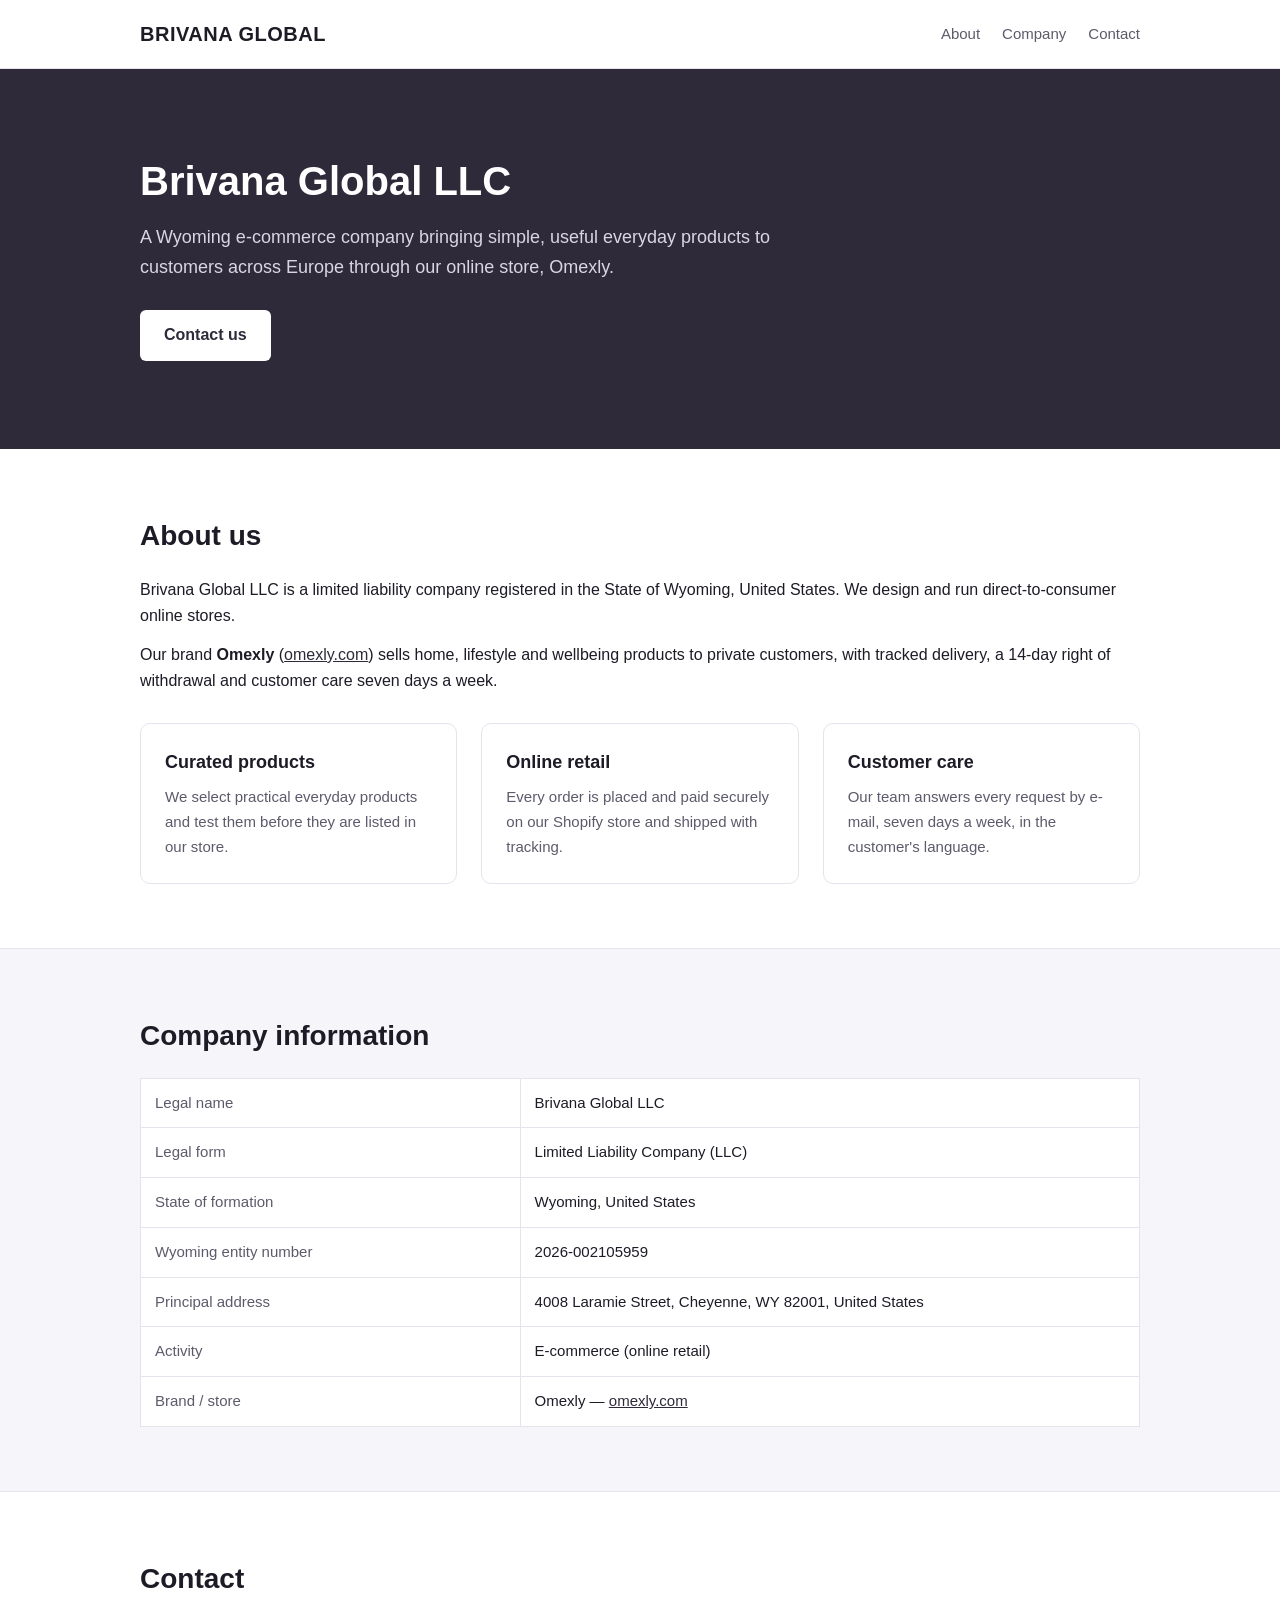
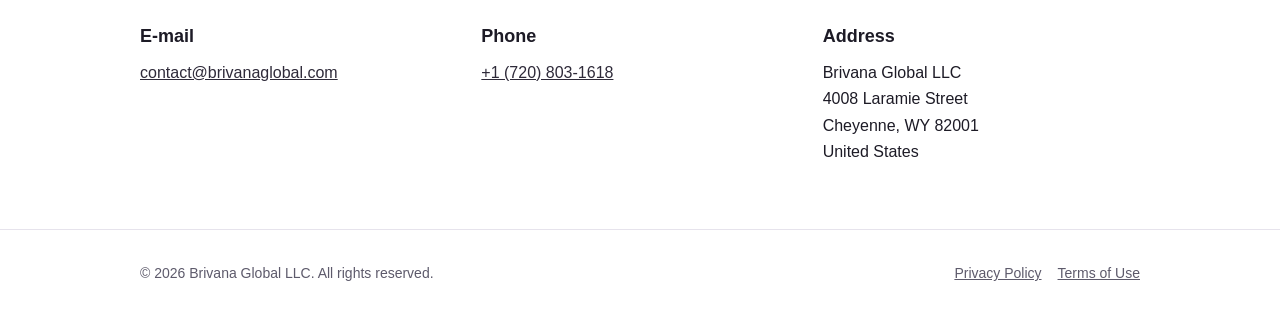
==== index.html @ 1bb43d3a "Brivana Global LLC website" ====
<!doctype html>
<html lang="en">
<head>
<meta charset="utf-8">
<meta name="viewport" content="width=device-width,initial-scale=1">
<title>Brivana Global LLC — E-commerce company</title>
<meta name="description" content="Brivana Global LLC is a Wyoming e-commerce company operating the online store Omexly.">
<!-- META_DOMAIN_VERIFICATION -->
<link rel="stylesheet" href="style.css">
</head>
<body>
<header><div class="wrap">
  <a class="logo" href="/">BRIVANA GLOBAL</a>
  <nav><a href="#about">About</a><a href="#company">Company</a><a href="#contact">Contact</a></nav>
</div></header>

<div class="hero"><div class="wrap">
  <h1>Brivana Global LLC</h1>
  <p>A Wyoming e-commerce company bringing simple, useful everyday products to customers across Europe through our online store, Omexly.</p>
  <a class="btn" href="#contact">Contact us</a>
</div></div>

<section id="about"><div class="wrap">
  <h2>About us</h2>
  <p>Brivana Global LLC is a limited liability company registered in the State of Wyoming, United States. We design and run direct-to-consumer online stores.</p>
  <p>Our brand <strong>Omexly</strong> (<a href="https://omexly.com">omexly.com</a>) sells home, lifestyle and wellbeing products to private customers, with tracked delivery, a 14-day right of withdrawal and customer care seven days a week.</p>
  <div class="grid">
    <div class="card"><h3>Curated products</h3><p>We select practical everyday products and test them before they are listed in our store.</p></div>
    <div class="card"><h3>Online retail</h3><p>Every order is placed and paid securely on our Shopify store and shipped with tracking.</p></div>
    <div class="card"><h3>Customer care</h3><p>Our team answers every request by e-mail, seven days a week, in the customer's language.</p></div>
  </div>
</div></section>

<section id="company" class="alt"><div class="wrap">
  <h2>Company information</h2>
  <table>
    <tr><td>Legal name</td><td>Brivana Global LLC</td></tr>
    <tr><td>Legal form</td><td>Limited Liability Company (LLC)</td></tr>
    <tr><td>State of formation</td><td>Wyoming, United States</td></tr>
    <tr><td>Wyoming entity number</td><td>2026-002105959</td></tr>
    <tr><td>Principal address</td><td>4008 Laramie Street, Cheyenne, WY 82001, United States</td></tr>
    <tr><td>Activity</td><td>E-commerce (online retail)</td></tr>
    <tr><td>Brand / store</td><td>Omexly — <a href="https://omexly.com">omexly.com</a></td></tr>
  </table>
</div></section>

<section id="contact"><div class="wrap">
  <h2>Contact</h2>
  <div class="contact">
    <div><h3>E-mail</h3><p><a href="mailto:contact@brivanaglobal.com">contact@brivanaglobal.com</a></p></div>
    <div><h3>Phone</h3><p><a href="tel:+17208031618">+1 (720) 803-1618</a></p></div>
    <div><h3>Address</h3><p>Brivana Global LLC<br>4008 Laramie Street<br>Cheyenne, WY 82001<br>United States</p></div>
  </div>
</div></section>

<footer><div class="wrap">
  <span>© 2026 Brivana Global LLC. All rights reserved.</span>
  <span><a href="privacy.html">Privacy Policy</a><a href="terms.html">Terms of Use</a></span>
</div></footer>
</body>
</html>
---- style.css ----
:root{--ink:#1d1b26;--muted:#5d5a6b;--line:#e6e3ec;--bg:#ffffff;--soft:#f6f5f9;--accent:#2e2a39}
*{box-sizing:border-box;margin:0;padding:0}
body{font-family:-apple-system,BlinkMacSystemFont,"Segoe UI",Roboto,Helvetica,Arial,sans-serif;color:var(--ink);background:var(--bg);line-height:1.65;font-size:16px}
a{color:var(--accent)}
.wrap{max-width:1040px;margin:0 auto;padding:0 20px}
header{border-bottom:1px solid var(--line)}
header .wrap{display:flex;justify-content:space-between;align-items:center;height:68px}
.logo{font-weight:700;font-size:20px;letter-spacing:.5px;color:var(--ink);text-decoration:none}
nav a{margin-left:22px;text-decoration:none;color:var(--muted);font-size:15px}
nav a:hover{color:var(--ink)}
.hero{background:var(--accent);color:#fff;padding:88px 0}
.hero h1{font-size:40px;line-height:1.2;max-width:720px}
.hero p{margin-top:18px;max-width:640px;color:#d9d6e3;font-size:18px}
.btn{display:inline-block;margin-top:28px;background:#fff;color:var(--accent);padding:12px 24px;border-radius:6px;text-decoration:none;font-weight:600}
section{padding:64px 0;border-bottom:1px solid var(--line)}
section.alt{background:var(--soft)}
h2{font-size:28px;margin-bottom:18px}
h3{font-size:18px;margin-bottom:8px}
p+p{margin-top:12px}
.grid{display:grid;grid-template-columns:repeat(3,1fr);gap:24px;margin-top:28px}
.card{background:#fff;border:1px solid var(--line);border-radius:10px;padding:24px}
.card p{color:var(--muted);font-size:15px}
table{width:100%;border-collapse:collapse;margin-top:12px;background:#fff}
td{padding:12px 14px;border:1px solid var(--line);vertical-align:top;font-size:15px}
td:first-child{width:38%;color:var(--muted)}
.contact{display:grid;grid-template-columns:repeat(3,1fr);gap:24px;margin-top:20px}
footer{padding:32px 0;color:var(--muted);font-size:14px}
footer .wrap{display:flex;justify-content:space-between;flex-wrap:wrap;gap:12px}
footer a{color:var(--muted);margin-left:16px}
.legal h1{font-size:34px;margin:48px 0 8px}
.legal .date{color:var(--muted);margin-bottom:28px}
.legal h2{font-size:20px;margin:28px 0 10px}
.legal ul{margin:8px 0 0 22px}
.legal{padding-bottom:56px}
@media (max-width:760px){
  .hero{padding:60px 0}.hero h1{font-size:30px}
  .grid,.contact{grid-template-columns:1fr}
  nav a{margin-left:14px;font-size:14px}
  td:first-child{width:45%}
}
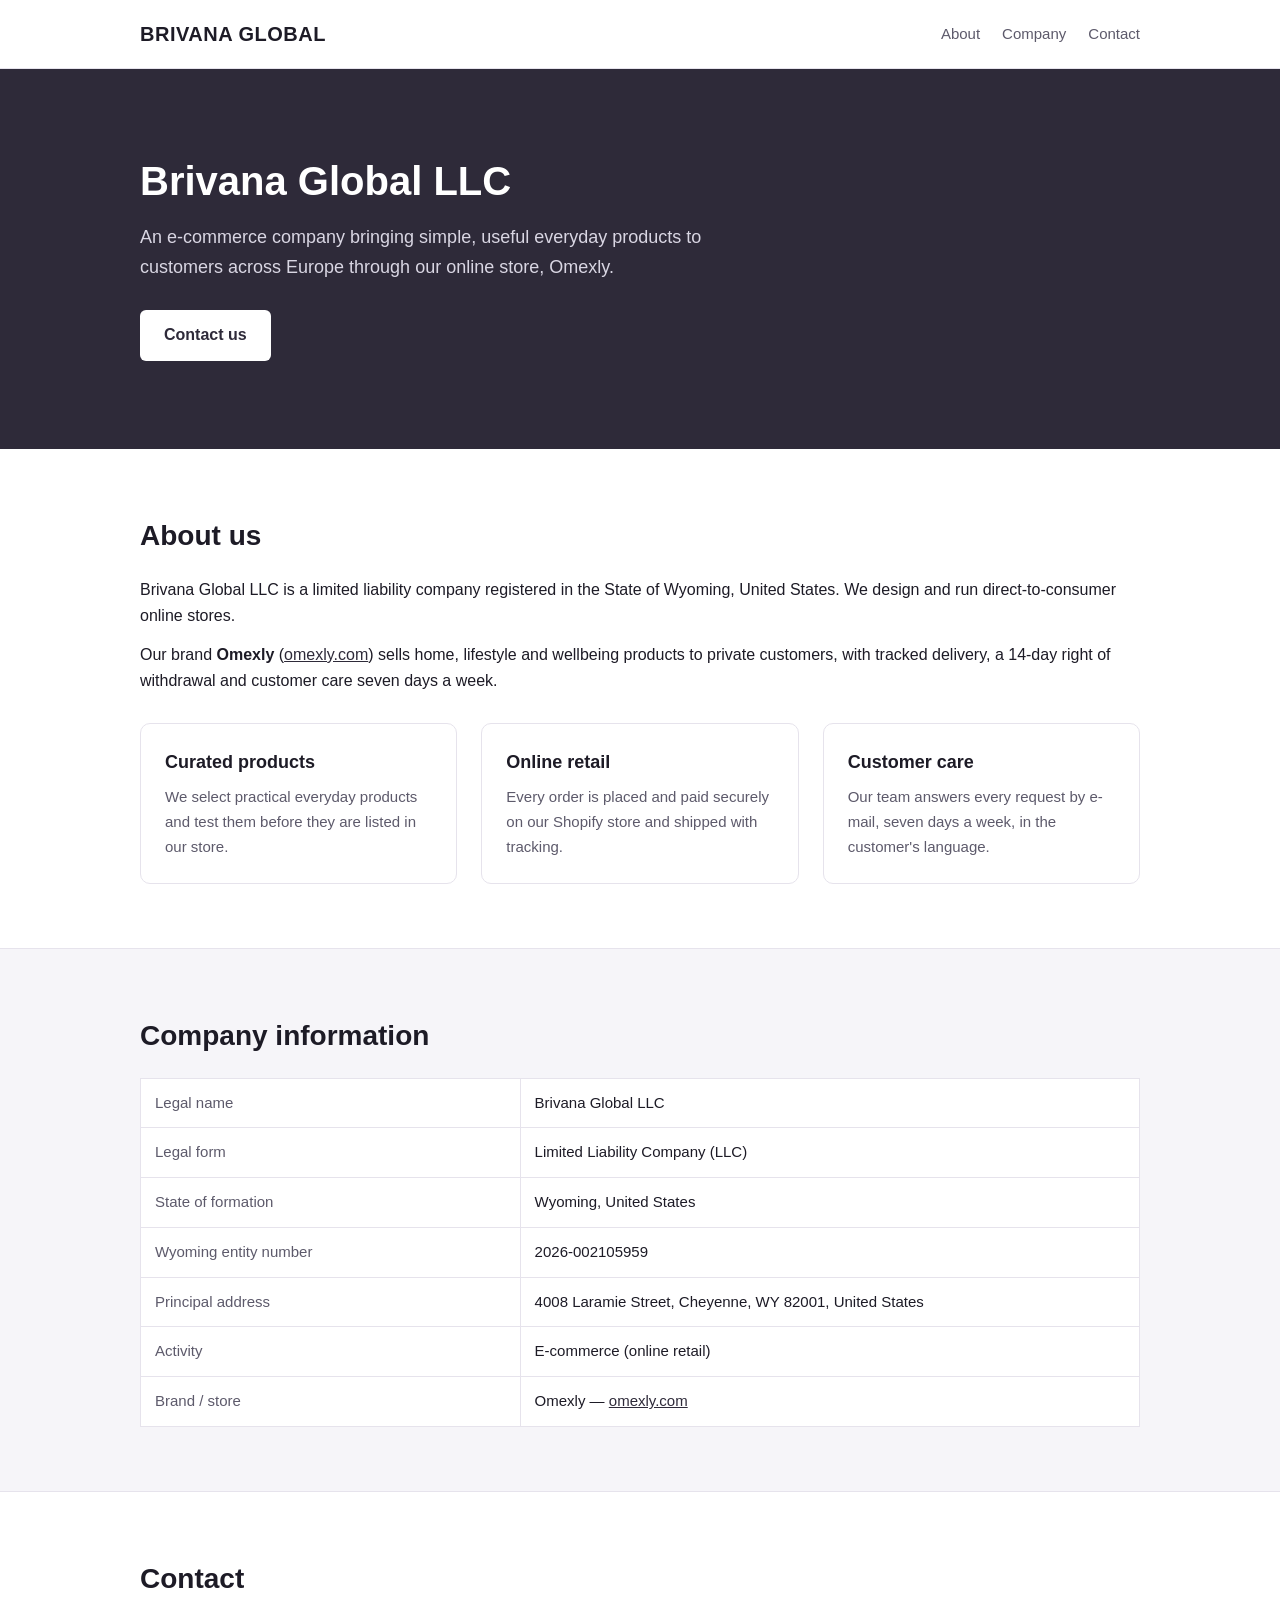
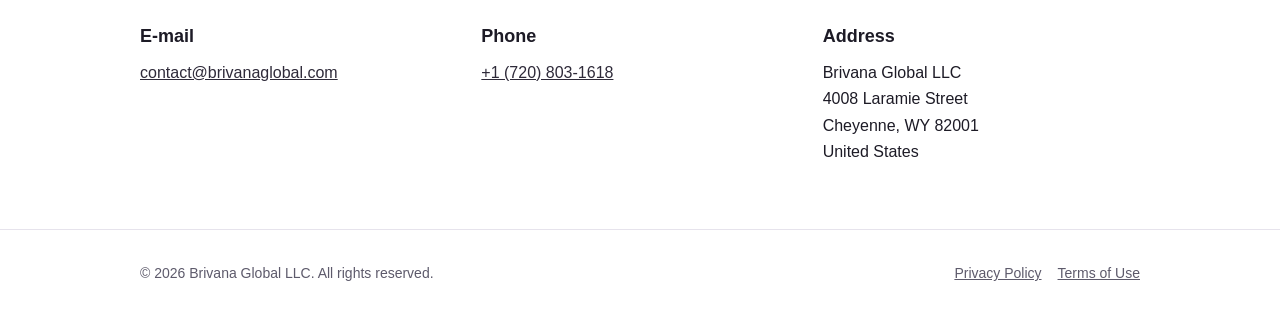
==== commit 5030ddc3: "Hero: remove Wyoming mention" ====
--- a/index.html
+++ b/index.html
@@ -4,7 +4,7 @@
 <meta charset="utf-8">
 <meta name="viewport" content="width=device-width,initial-scale=1">
 <title>Brivana Global LLC — E-commerce company</title>
-<meta name="description" content="Brivana Global LLC is a Wyoming e-commerce company operating the online store Omexly.">
+<meta name="description" content="Brivana Global LLC is an e-commerce company operating the online store Omexly.">
 <!-- META_DOMAIN_VERIFICATION -->
 <link rel="stylesheet" href="style.css">
 </head>
@@ -16,7 +16,7 @@
 
 <div class="hero"><div class="wrap">
   <h1>Brivana Global LLC</h1>
-  <p>A Wyoming e-commerce company bringing simple, useful everyday products to customers across Europe through our online store, Omexly.</p>
+  <p>An e-commerce company bringing simple, useful everyday products to customers across Europe through our online store, Omexly.</p>
   <a class="btn" href="#contact">Contact us</a>
 </div></div>
 
